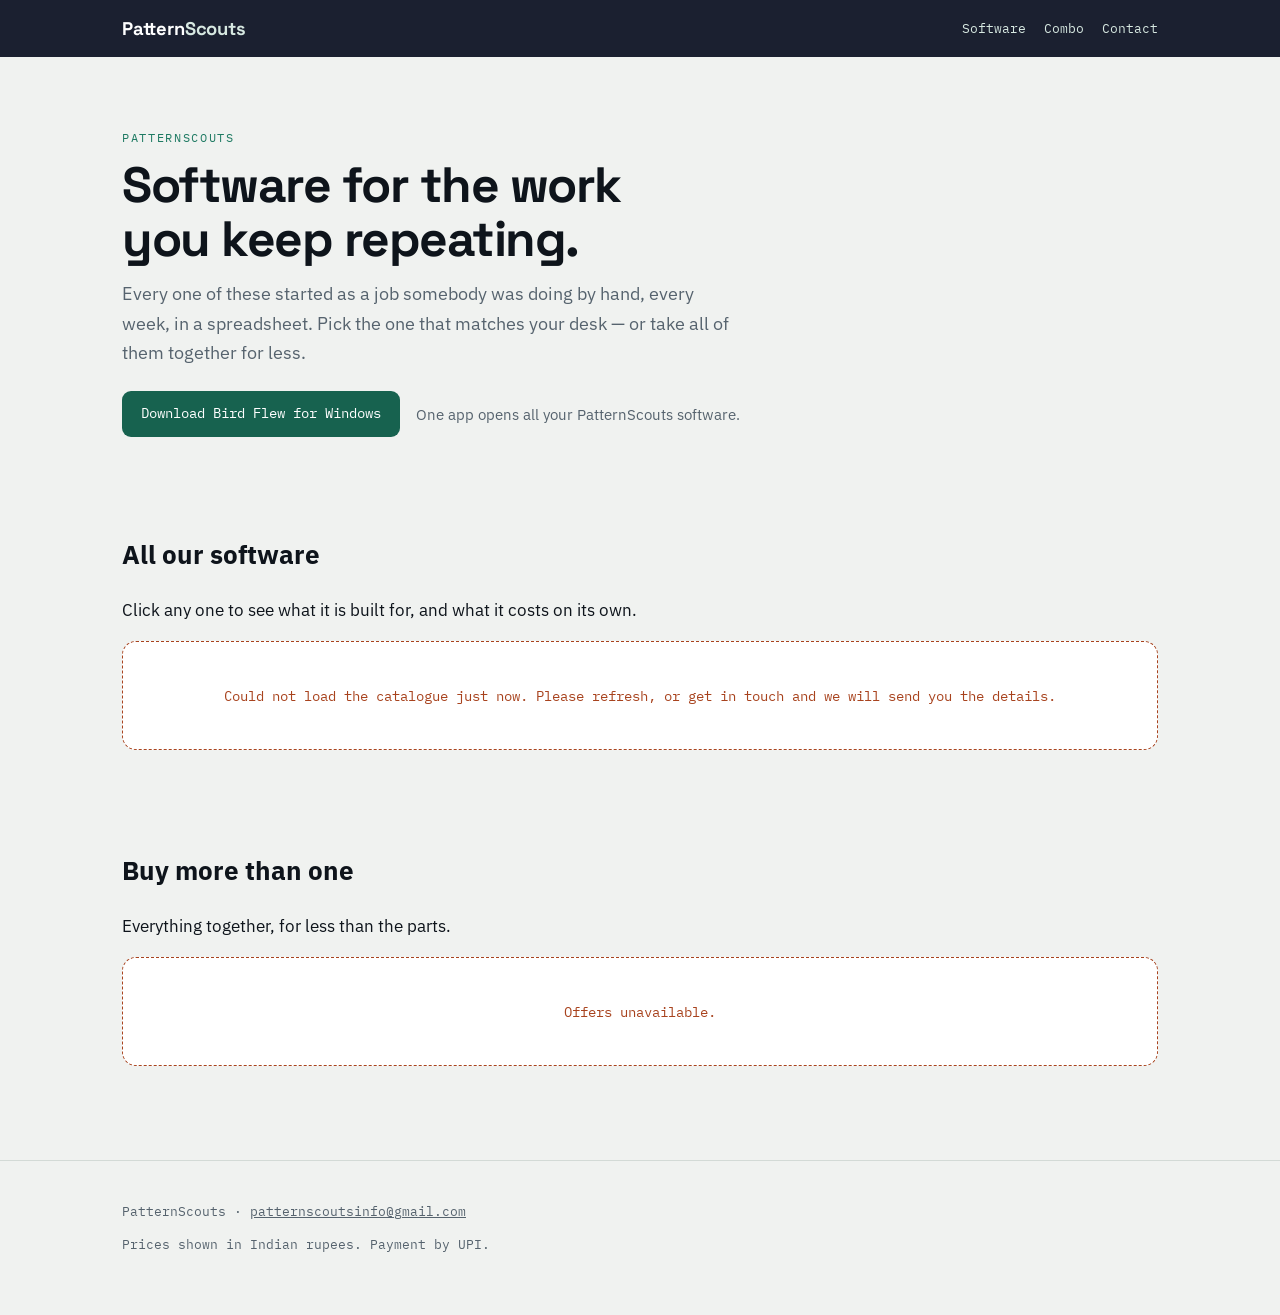
==== index.html @ b4b80311 "PatternScouts website Co-Authored-By: Claude Opus 5.5 <noreply@anthropic.com>" ====
<!doctype html>
<html lang="en">
<head>
<meta charset="utf-8">
<meta name="viewport" content="width=device-width, initial-scale=1">
<title>PatternScouts — software for the work you keep repeating</title>
<meta name="description" content="PatternScouts builds desktop software for the repetitive parts of working with data. Crow Data Analytics, Eagle BI Presentation, and more to come.">
<link rel="preconnect" href="https://fonts.googleapis.com">
<link rel="preconnect" href="https://fonts.gstatic.com" crossorigin>
<link href="https://fonts.googleapis.com/css2?family=Space+Grotesk:wght@400;500;600;700&family=IBM+Plex+Mono:wght@400;500&family=IBM+Plex+Sans:wght@300;400;500;600&display=swap" rel="stylesheet">
<link rel="stylesheet" href="css/site.css">
</head>
<body>

<header class="top">
  <div class="wrap">
    <a class="brand" href="index.html">Pattern<span>Scouts</span></a>
    <nav>
      <a href="#software">Software</a>
      <a href="#combo">Combo</a>
      <a href="#contact">Contact</a>
    </nav>
  </div>
</header>

<main>
  <section class="hero">
    <div class="wrap">
      <p class="eyebrow">PatternScouts</p>
      <h1>Software for the work you keep repeating.</h1>
      <p class="lede">
        Every one of these started as a job somebody was doing by hand, every week,
        in a spreadsheet. Pick the one that matches your desk — or take all of them
        together for less.
      </p>
      <p class="hero-actions">
        <a class="btn btn-primary" id="get-birdflew"
           href="https://github.com/patternscoutsinfo/patternscouts-downloads/releases">Download Bird Flew for Windows</a>
        <span class="muted" id="get-birdflew-note">One app opens all your PatternScouts software.</span>
      </p>
    </div>
  </section>

  <section class="section" id="software">
    <div class="wrap">
      <h2>All our software</h2>
      <p class="sub">Click any one to see what it is built for, and what it costs on its own.</p>
      <div class="grid" id="products">
        <div class="state">Loading the catalogue…</div>
      </div>
    </div>
  </section>

  <section class="section" id="combo">
    <div class="wrap">
      <h2>Buy more than one</h2>
      <p class="sub">Everything together, for less than the parts.</p>
      <div id="bundles">
        <div class="state">Loading offers…</div>
      </div>
    </div>
  </section>
</main>

<footer class="foot" id="contact">
  <div class="wrap">
    <p>
      PatternScouts · <a id="support-link" href="mailto:patternscoutsinfo@gmail.com">patternscoutsinfo@gmail.com</a>
    </p>
    <p>Prices shown in Indian rupees. Payment by UPI.</p>
  </div>
</footer>

<script src="js/config.js"></script>
<script src="js/api.js"></script>
<script src="js/pages.js"></script>
<script src="js/catalogue.js"></script>
<script src="js/download.js"></script>
</body>
</html>
---- css/site.css ----
/* =====================================================================
   PatternScouts

   The palette, the type and the component feel are carried over from the
   Crow site unchanged -- same greens, same paper, same IBM Plex / Space
   Grotesk pairing -- and widened to hold more than one product.

   Each product supplies its own accent colour from the database and the
   cards pick it up through --accent. Adding a third product therefore
   needs no CSS.
   ===================================================================== */

:root {
  --green:      #17624F;
  --green-dark: #0E3C30;
  --green-mid:  #1E7A62;
  --green-lo:   #D7E8E1;
  --green-pale: #EEF5F2;

  --ink:        #0E141B;
  --ink-soft:   #56636E;
  --paper:      #F0F2F0;
  --card:       #FFFFFF;
  --line:       #D3DAD6;
  --rust:       #A8431E;

  --mono:    'IBM Plex Mono', ui-monospace, SFMono-Regular, Menlo, monospace;
  --sans:    'IBM Plex Sans', system-ui, -apple-system, Segoe UI, sans-serif;
  --display: 'Space Grotesk', system-ui, -apple-system, Segoe UI, sans-serif;

  --accent: var(--green);
  --radius: 14px;
  --wrap: 1080px;
}

* { box-sizing: border-box; }

html { -webkit-text-size-adjust: 100%; }

body {
  margin: 0;
  background: var(--paper);
  color: var(--ink);
  font-family: var(--sans);
  font-size: 17px;
  line-height: 1.6;
  -webkit-font-smoothing: antialiased;
}

.wrap { max-width: var(--wrap); margin: 0 auto; padding: 0 22px; }

a { color: var(--green); }
a:focus-visible, button:focus-visible {
  outline: 3px solid var(--rust);
  outline-offset: 2px;
  border-radius: 6px;
}

/* ---------------------------------------------------------------- head */
.top {
  background: #1B2030;
  color: #fff;
  padding: 14px 0;
}
.top .wrap { display: flex; align-items: center; gap: 14px; }
.brand {
  font-family: var(--display);
  font-weight: 700;
  font-size: 1.15rem;
  letter-spacing: -0.01em;
  color: #fff;
  text-decoration: none;
}
.brand span { color: var(--green-lo); }
.top nav { margin-left: auto; display: flex; gap: 18px; }
.top nav a {
  color: var(--green-lo);
  text-decoration: none;
  font-family: var(--mono);
  font-size: 0.82rem;
}
.top nav a:hover { color: #fff; }

/* ---------------------------------------------------------------- hero */
.hero { padding: 72px 0 34px; }
.hero h1 {
  font-family: var(--display);
  font-size: clamp(2rem, 5.2vw, 3.1rem);
  line-height: 1.08;
  letter-spacing: -0.03em;
  margin: 0 0 14px;
  max-width: 17ch;
}
.hero p.lede {
  font-size: 1.14rem;
  color: var(--ink-soft);
  max-width: 56ch;
  margin: 0;
}

.eyebrow {
  font-family: var(--mono);
  font-size: 0.74rem;
  letter-spacing: 0.14em;
  text-transform: uppercase;
  color: var(--green-mid);
  margin: 0 0 10px;
}

/* -------------------------------------------------------- product grid */
.section { padding: 26px 0 54px; }
.section > h2 {
  font-family: var(--display);
  font-size: 1.45rem;
  letter-spacing: -0.02em;
  margin: 0 0 6px;
}
.section > p.sub { color: var(--ink-soft); margin: 0 0 24px; }

.grid {
  display: grid;
  gap: 18px;
  grid-template-columns: repeat(auto-fit, minmax(290px, 1fr));
}

.card {
  background: var(--card);
  border: 1px solid var(--line);
  border-radius: var(--radius);
  padding: 24px;
  display: flex;
  flex-direction: column;
  position: relative;
  border-top: 4px solid var(--accent);
  transition: box-shadow .16s ease, transform .16s ease;
}
.card:hover { box-shadow: 0 10px 26px rgba(14,20,27,.09); transform: translateY(-2px); }

.card .icon { font-size: 1.9rem; line-height: 1; margin-bottom: 12px; }
.card h3 {
  font-family: var(--display);
  font-size: 1.22rem;
  letter-spacing: -0.02em;
  margin: 0 0 4px;
}
.card .tagline { color: var(--accent); font-weight: 500; margin: 0 0 10px; font-size: 0.95rem; }
.card .one-liner { color: var(--ink-soft); margin: 0 0 18px; flex: 1; }

.badge {
  display: inline-block;
  font-family: var(--mono);
  font-size: 0.68rem;
  letter-spacing: 0.1em;
  text-transform: uppercase;
  padding: 4px 9px;
  border-radius: 999px;
  vertical-align: middle;
}
.badge-soon { background: #FEF3C7; color: #92400E; border: 1px solid #FEBC2E; }
.badge-beta { background: var(--green-lo); color: var(--green-dark); }

.price-row { display: flex; align-items: baseline; gap: 10px; flex-wrap: wrap; margin-bottom: 4px; }
.price {
  font-family: var(--display);
  font-size: 1.7rem;
  font-weight: 700;
  letter-spacing: -0.02em;
}
.strike { color: var(--ink-soft); text-decoration: line-through; font-size: 1rem; }
.per { color: var(--ink-soft); font-family: var(--mono); font-size: 0.78rem; }
.price-note { color: var(--ink-soft); font-size: 0.85rem; margin: 0 0 16px; }

/* ------------------------------------------------------------- buttons */
.btn {
  display: inline-block;
  font-family: var(--mono);
  font-size: 0.85rem;
  padding: 11px 18px;
  border-radius: 9px;
  border: 1px solid transparent;
  text-decoration: none;
  cursor: pointer;
  text-align: center;
}
.btn-primary { background: var(--accent); color: #fff; }
.btn-primary:hover { filter: brightness(1.12); }
.btn-ghost { background: transparent; color: var(--ink); border-color: var(--line); }
.btn-ghost:hover { background: var(--green-pale); }
.btn[aria-disabled="true"] {
  background: var(--line); color: var(--ink-soft); cursor: not-allowed; filter: none;
}

/* -------------------------------------------------------------- combo */
.combo {
  background: var(--green-dark);
  color: #fff;
  border-radius: var(--radius);
  padding: 32px;
  display: grid;
  gap: 24px;
  grid-template-columns: 1fr auto;
  align-items: center;
}
.combo h3 {
  font-family: var(--display);
  font-size: 1.5rem;
  letter-spacing: -0.02em;
  margin: 0 0 8px;
  color: #fff;
}
.combo p { color: var(--green-lo); margin: 0 0 14px; max-width: 52ch; }
.combo ul { list-style: none; padding: 0; margin: 0; display: flex; gap: 8px; flex-wrap: wrap; }
.combo li {
  font-family: var(--mono);
  font-size: 0.76rem;
  background: rgba(255,255,255,.1);
  border: 1px solid rgba(255,255,255,.18);
  padding: 5px 10px;
  border-radius: 999px;
}
.combo-price { text-align: right; }
.combo-price .price { color: #6EE7B7; font-size: 2.3rem; display: block; }
.combo-price .strike { color: rgba(255,255,255,.55); }
.combo-price .saving {
  font-family: var(--mono);
  font-size: 0.8rem;
  color: #4ADE80;
  display: block;
  margin-bottom: 12px;
}

/* ------------------------------------------------------- product page */
.prose { max-width: 72ch; }
.prose p { margin: 0 0 1em; font-size: 1.06rem; line-height: 1.75; }
.what {
  background: var(--green-pale);
  border-left: 4px solid var(--accent);
  border-radius: 0 var(--radius) var(--radius) 0;
  padding: 28px 32px;
  margin: 0 0 40px;
}
.what h2 {
  font-family: var(--display);
  font-size: 1.15rem;
  margin: 0 0 10px;
  letter-spacing: -0.01em;
  color: var(--green-dark);
}
.what p { margin: 0; font-size: 1.05rem; line-height: 1.7; }

.feature-list {
  display: grid;
  gap: 14px;
  grid-template-columns: repeat(auto-fit, minmax(260px, 1fr));
  margin: 32px 0;
}
.feature-item {
  background: var(--card);
  border: 1px solid var(--line);
  border-radius: var(--radius);
  padding: 20px 22px;
}
.feature-item h4 {
  font-family: var(--display);
  font-size: 1rem;
  margin: 0 0 6px;
  letter-spacing: -0.01em;
}
.feature-item p { margin: 0; color: var(--ink-soft); font-size: 0.9rem; }

.plan-card { display: flex; flex-direction: column; }
.plan-card .plan-name {
  font-family: var(--mono);
  font-size: 0.76rem;
  letter-spacing: 0.12em;
  text-transform: uppercase;
  color: var(--ink-soft);
  margin: 0 0 10px;
}
.plan-card .blurb { color: var(--ink-soft); font-size: 0.92rem; margin: 0 0 16px; flex: 1; }

.back {
  font-family: var(--mono);
  font-size: 0.82rem;
  text-decoration: none;
  display: inline-block;
  margin-bottom: 18px;
}

/* --------------------------------------------------------- states */
.state {
  padding: 42px 24px;
  text-align: center;
  color: var(--ink-soft);
  font-family: var(--mono);
  font-size: 0.9rem;
  background: var(--card);
  border: 1px dashed var(--line);
  border-radius: var(--radius);
}
.state.error { border-color: var(--rust); color: var(--rust); }

/* ---------------------------------------------------------------- foot */
.foot {
  border-top: 1px solid var(--line);
  margin-top: 40px;
  padding: 28px 0 46px;
  color: var(--ink-soft);
  font-family: var(--mono);
  font-size: 0.8rem;
}
.foot a { color: var(--ink-soft); }

@media (max-width: 720px) {
  body { font-size: 16px; }
  .hero { padding: 44px 0 26px; }
  .combo { grid-template-columns: 1fr; }
  .combo-price { text-align: left; }
  .top nav { gap: 12px; }
}

@media (prefers-reduced-motion: reduce) {
  .card { transition: none; }
  .card:hover { transform: none; }
}

/* "Download Bird Flew" in the hero */
.hero-actions { display: flex; flex-wrap: wrap; align-items: center; gap: .75rem 1rem; margin-top: 1.5rem; }
.hero-actions .muted { color: var(--ink-soft); font-size: .95rem; }
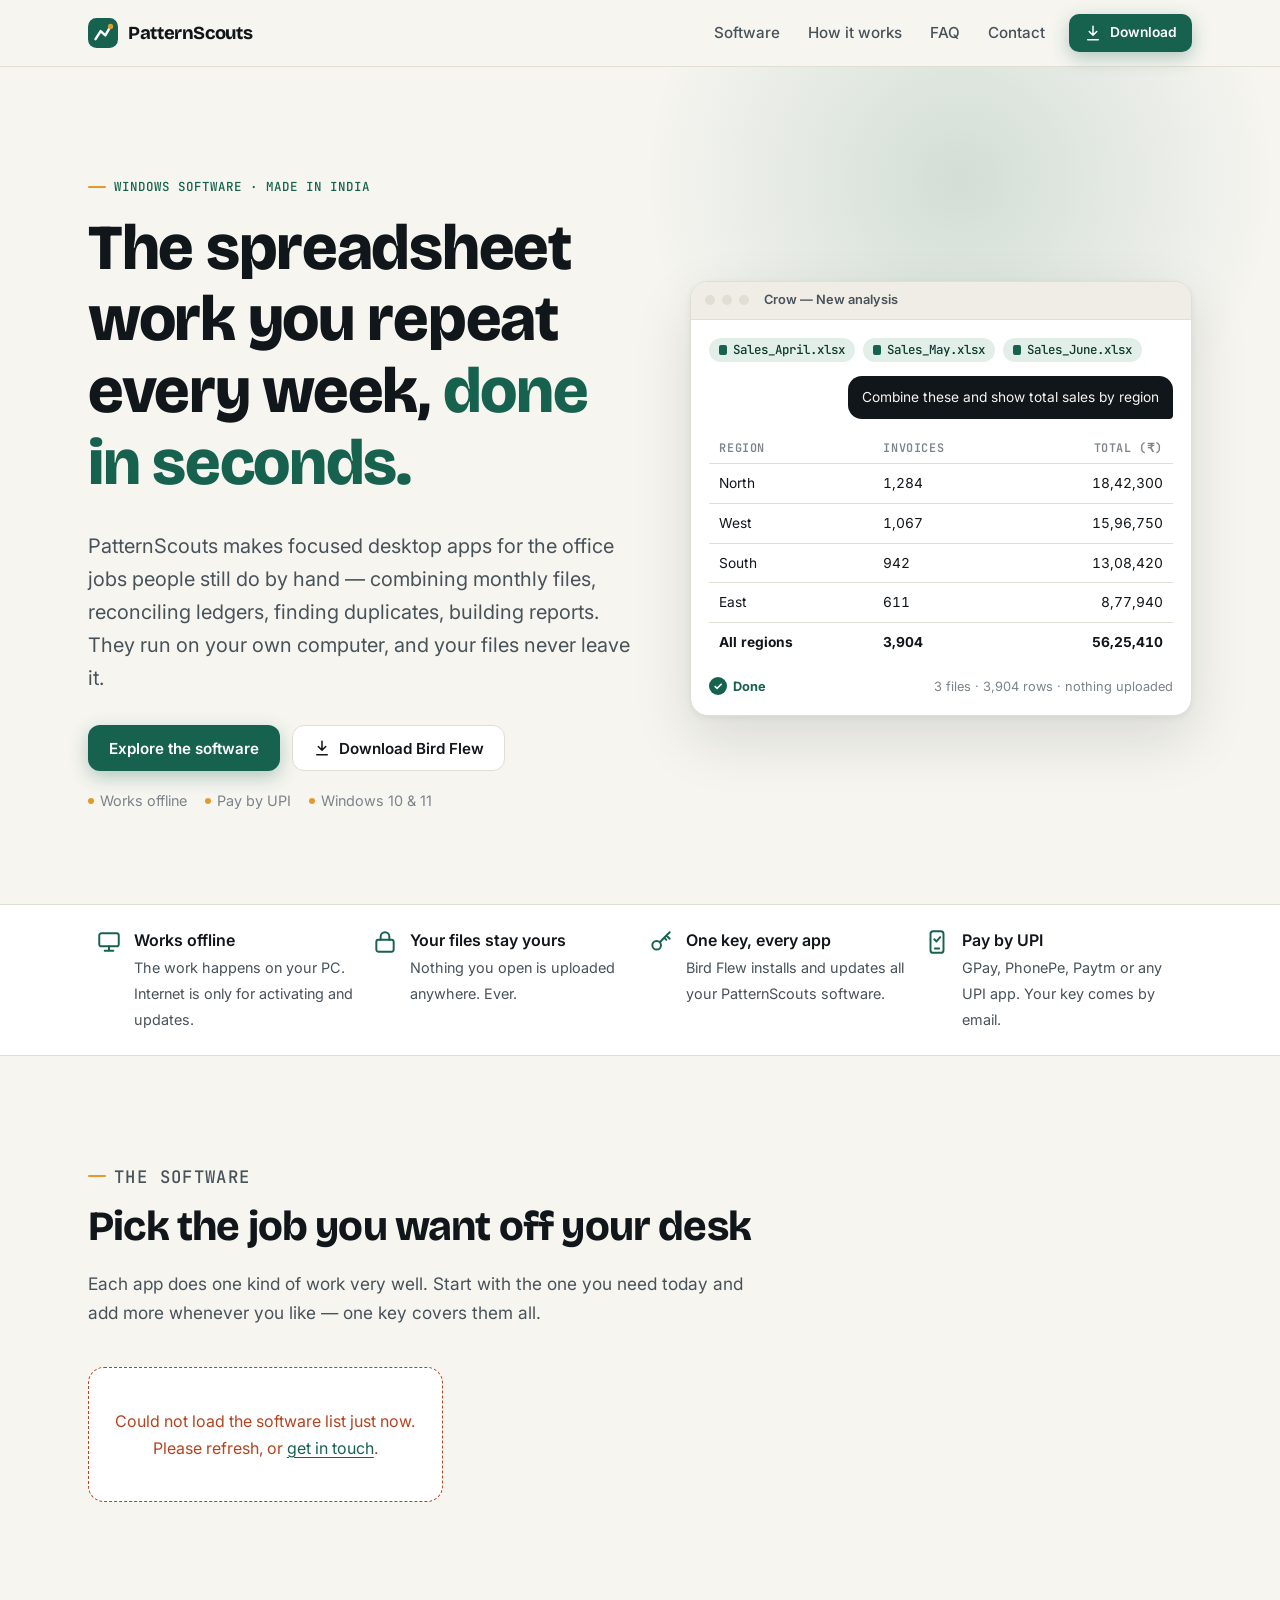
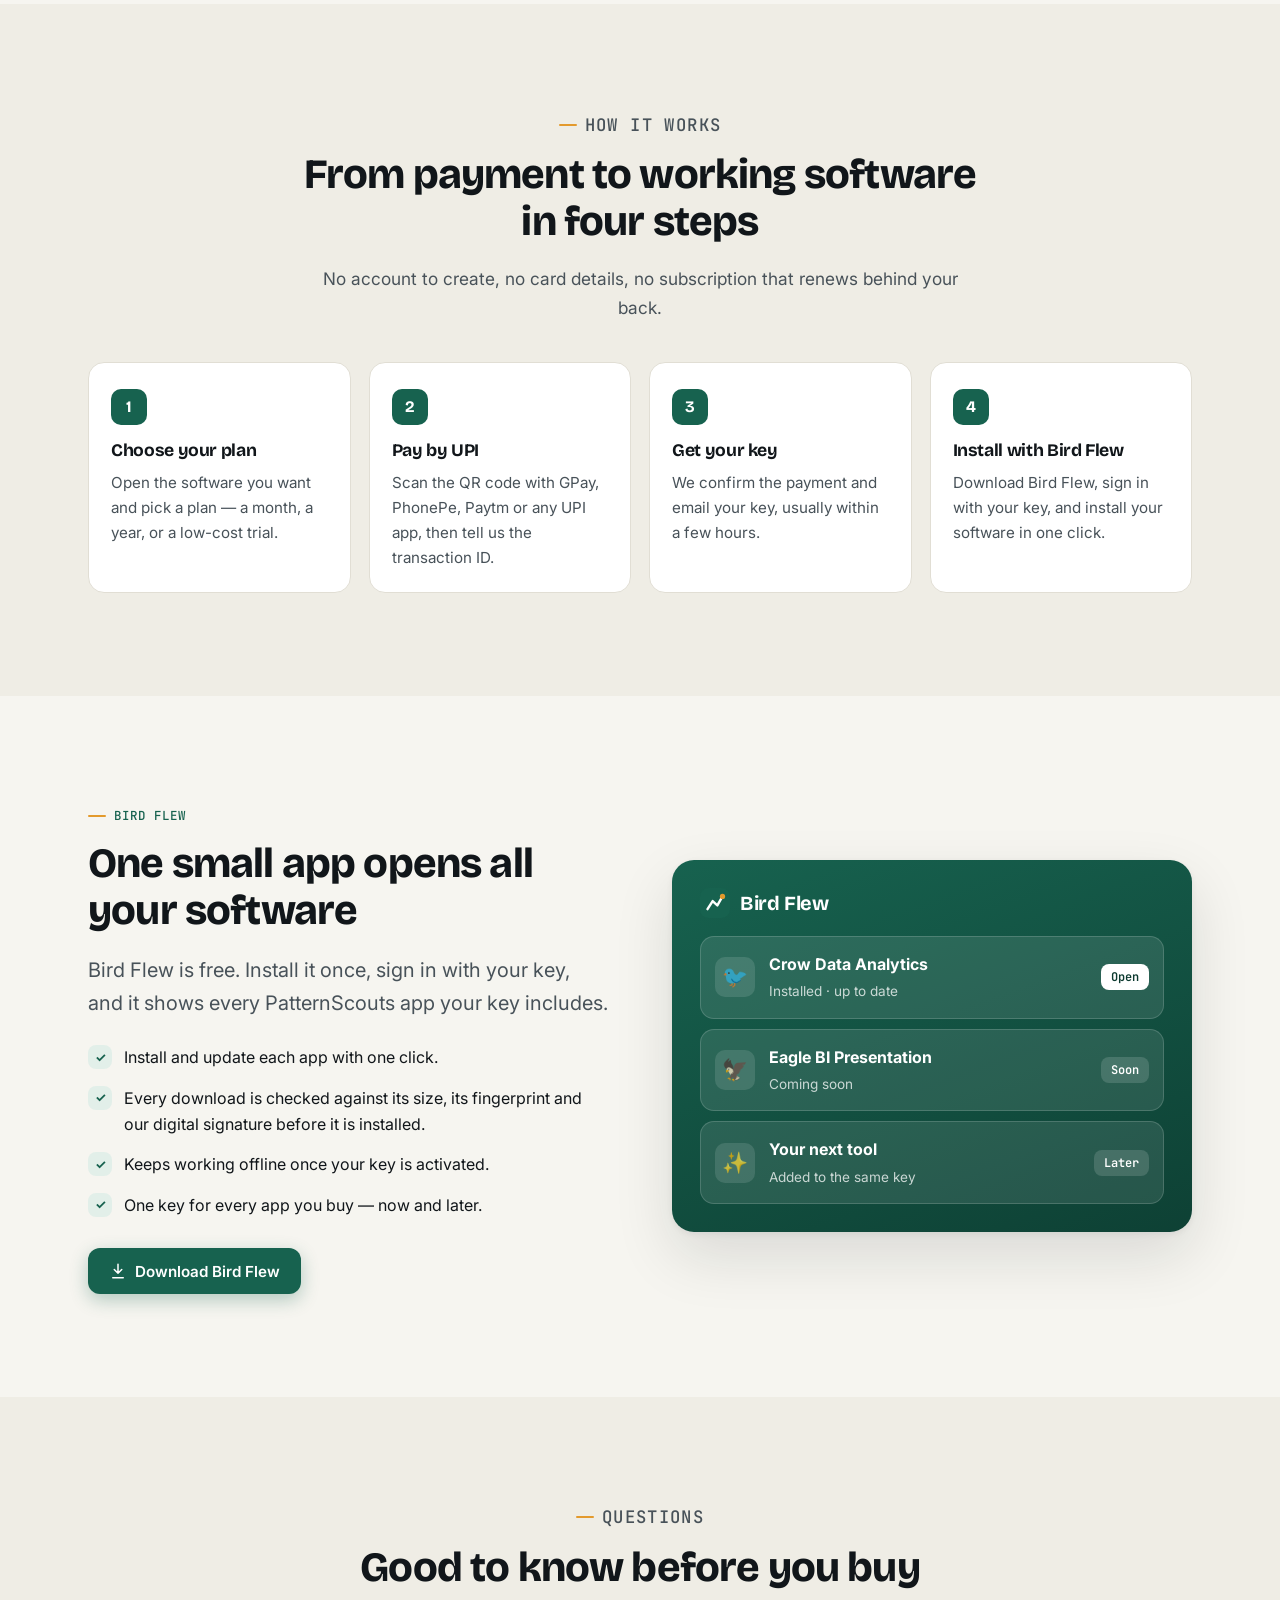
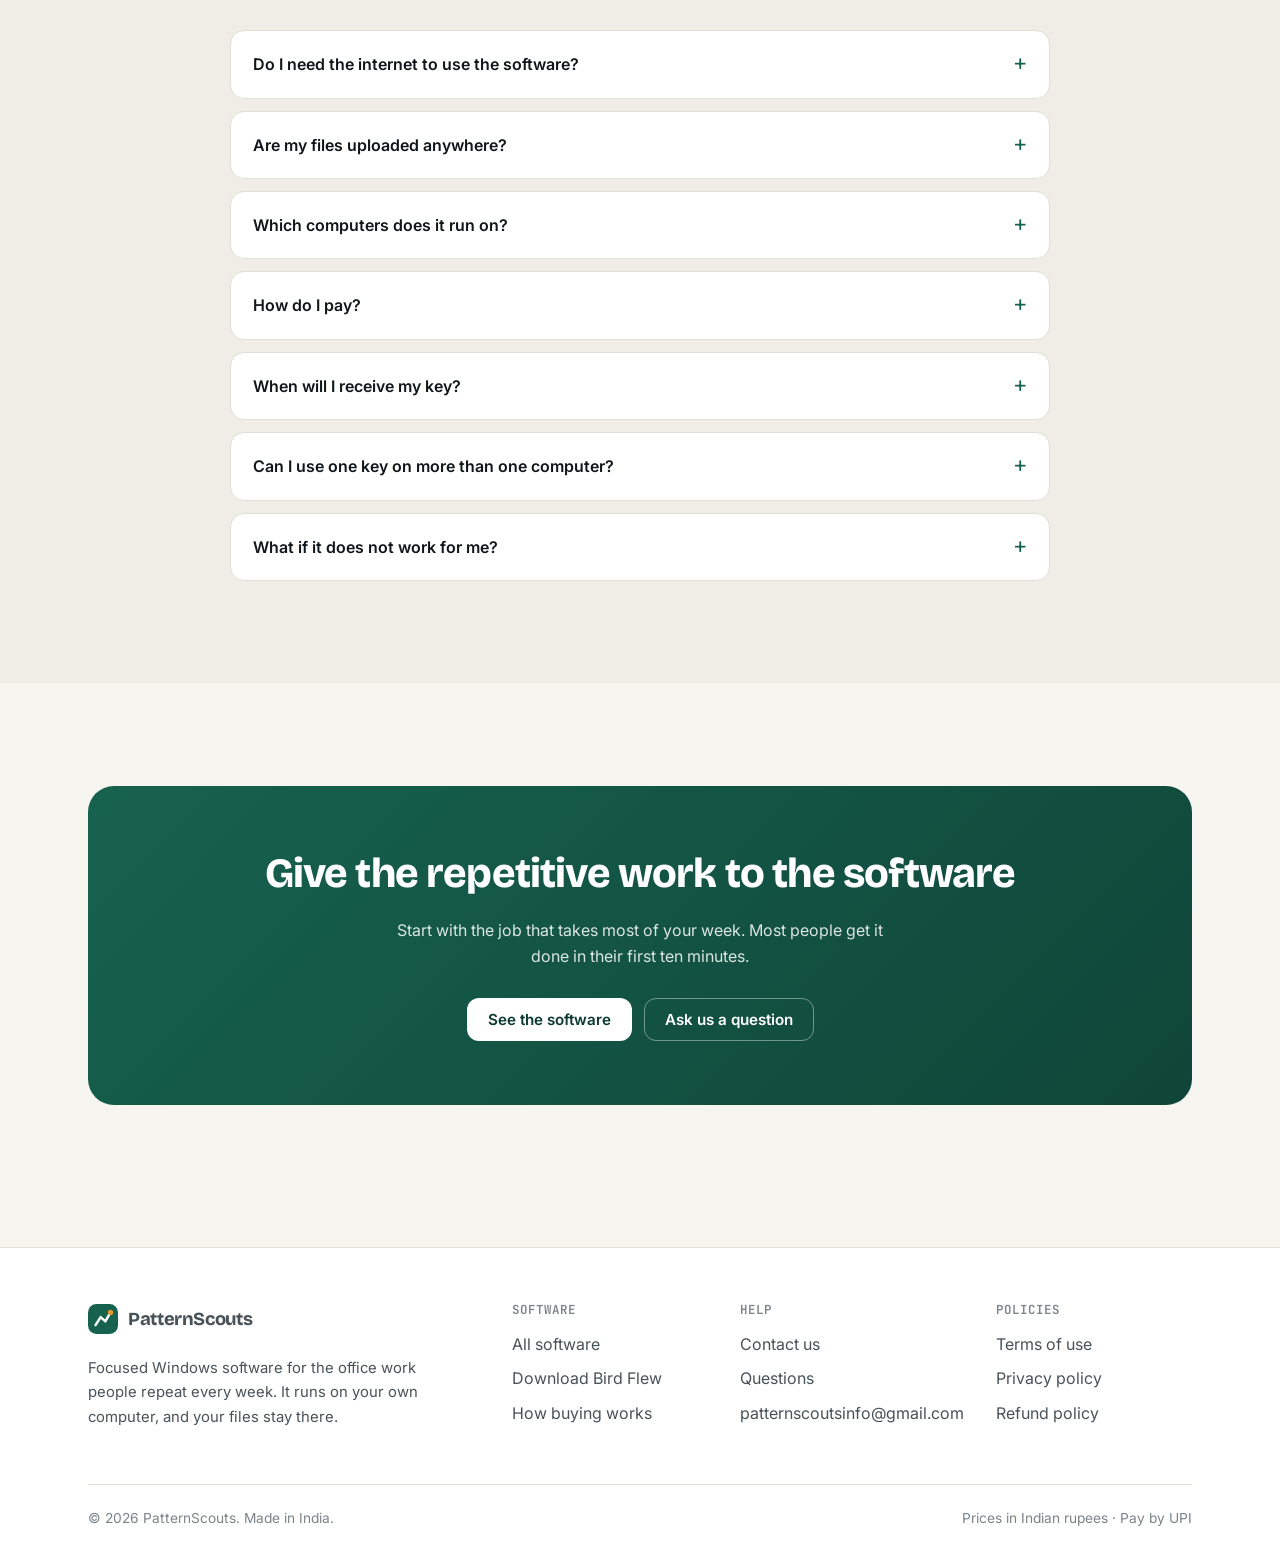
==== commit 01066dda: "New website Co-Authored-By: Claude Opus 5.5 <noreply@anthropic.com>" ====
--- a/index.html
+++ b/index.html
@@ -1,80 +1,209 @@
 <!doctype html>
-<html lang="en">
+<html lang="en-IN">
 <head>
 <meta charset="utf-8">
 <meta name="viewport" content="width=device-width, initial-scale=1">
-<title>PatternScouts — software for the work you keep repeating</title>
-<meta name="description" content="PatternScouts builds desktop software for the repetitive parts of working with data. Crow Data Analytics, Eagle BI Presentation, and more to come.">
+<title>PatternScouts — Windows software for repeated spreadsheet work</title>
+<meta name="description" content="Focused Windows apps that do your repeated Excel and office jobs in seconds. Works offline, your files stay on your PC. Pay by UPI.">
+<link rel="canonical" href="https://patternscoutsinfo.in/">
+<meta property="og:type" content="website">
+<meta property="og:site_name" content="PatternScouts">
+<meta property="og:title" content="PatternScouts — Windows software for repeated spreadsheet work">
+<meta property="og:description" content="Focused Windows apps that do your repeated Excel and office jobs in seconds. Works offline, your files stay on your PC. Pay by UPI.">
+<meta property="og:url" content="https://patternscoutsinfo.in/">
+<meta name="theme-color" content="#17624F">
+<link rel="icon" href="/favicon.svg" type="image/svg+xml">
 <link rel="preconnect" href="https://fonts.googleapis.com">
 <link rel="preconnect" href="https://fonts.gstatic.com" crossorigin>
-<link href="https://fonts.googleapis.com/css2?family=Space+Grotesk:wght@400;500;600;700&family=IBM+Plex+Mono:wght@400;500&family=IBM+Plex+Sans:wght@300;400;500;600&display=swap" rel="stylesheet">
-<link rel="stylesheet" href="css/site.css">
+<link href="https://fonts.googleapis.com/css2?family=Bricolage+Grotesque:opsz,wght@12..96,600..800&family=Inter:wght@400;500;600;700&family=JetBrains+Mono:wght@500;600&display=swap" rel="stylesheet">
+<link rel="stylesheet" href="/css/site.css">
 </head>
 <body>
-
+<a class="sr-only" href="#main">Skip to content</a>
 <header class="top">
   <div class="wrap">
-    <a class="brand" href="index.html">Pattern<span>Scouts</span></a>
-    <nav>
-      <a href="#software">Software</a>
-      <a href="#combo">Combo</a>
-      <a href="#contact">Contact</a>
+    <a class="brand" href="/"><svg class="brand-mark" viewBox="0 0 32 32" aria-hidden="true"><rect width="32" height="32" rx="9" style="fill:var(--brand)"/><path d="M8 22.5 13.5 14l5 4.5L24 9" style="fill:none;stroke:#fff;stroke-width:2.6;stroke-linecap:round;stroke-linejoin:round"/><circle cx="24" cy="9" r="2.8" style="fill:var(--saffron)"/></svg><span>PatternScouts</span></a>
+    <button class="menu-btn" type="button" aria-label="Open menu" aria-expanded="false" aria-controls="nav"><svg viewBox="0 0 24 24" fill="none" stroke="currentColor" stroke-width="2" stroke-linecap="round" aria-hidden="true"><path d="M4 7h16M4 12h16M4 17h16"/></svg></button>
+    <nav class="nav" id="nav" aria-label="Main">
+      <a href="/#software">Software</a>
+      <a href="/#how">How it works</a>
+      <a href="/#faq">FAQ</a>
+      <a href="/contact.html">Contact</a>
+      <a class="btn btn-primary btn-small" href="/download.html"><svg viewBox="0 0 24 24" fill="none" stroke="currentColor" stroke-width="2" stroke-linecap="round" stroke-linejoin="round" aria-hidden="true"><path d="M12 3v12M7 10l5 5 5-5M5 21h14"/></svg>Download</a>
     </nav>
   </div>
 </header>
-
-<main>
-  <section class="hero">
-    <div class="wrap">
-      <p class="eyebrow">PatternScouts</p>
-      <h1>Software for the work you keep repeating.</h1>
-      <p class="lede">
-        Every one of these started as a job somebody was doing by hand, every week,
-        in a spreadsheet. Pick the one that matches your desk — or take all of them
-        together for less.
-      </p>
-      <p class="hero-actions">
-        <a class="btn btn-primary" id="get-birdflew"
-           href="https://github.com/patternscoutsinfo/patternscouts-downloads/releases">Download Bird Flew for Windows</a>
-        <span class="muted" id="get-birdflew-note">One app opens all your PatternScouts software.</span>
-      </p>
-    </div>
-  </section>
-
-  <section class="section" id="software">
-    <div class="wrap">
-      <h2>All our software</h2>
-      <p class="sub">Click any one to see what it is built for, and what it costs on its own.</p>
-      <div class="grid" id="products">
-        <div class="state">Loading the catalogue…</div>
-      </div>
-    </div>
-  </section>
-
-  <section class="section" id="combo">
-    <div class="wrap">
-      <h2>Buy more than one</h2>
-      <p class="sub">Everything together, for less than the parts.</p>
-      <div id="bundles">
-        <div class="state">Loading offers…</div>
-      </div>
-    </div>
-  </section>
+<main id="main">
+<section class="hero">
+  <div class="wrap">
+    <div>
+      <p class="eyebrow">Windows software &middot; Made in India</p>
+      <h1>The spreadsheet work you repeat every week, <em>done in seconds.</em></h1>
+      <p class="lede">PatternScouts makes focused desktop apps for the office jobs people still do by hand &mdash; combining monthly files, reconciling ledgers, finding duplicates, building reports. They run on your own computer, and your files never leave it.</p>
+      <div class="hero-actions">
+        <a class="btn btn-primary" href="#software">Explore the software</a>
+        <a class="btn btn-ghost" href="/download.html"><svg viewBox="0 0 24 24" fill="none" stroke="currentColor" stroke-width="2" stroke-linecap="round" stroke-linejoin="round" aria-hidden="true"><path d="M12 3v12M7 10l5 5 5-5M5 21h14"/></svg>Download Bird Flew</a>
+      </div>
+      <p class="hero-note"><span>Works offline</span><span>Pay by UPI</span><span>Windows 10 &amp; 11</span></p>
+    </div>
+    <div class="mock" aria-hidden="true">
+      <div class="mock-bar"><i></i><i></i><i></i><b>Crow &mdash; New analysis</b></div>
+      <div class="mock-body">
+        <div class="mock-files"><span class="chip">Sales_April.xlsx</span><span class="chip">Sales_May.xlsx</span><span class="chip">Sales_June.xlsx</span></div>
+        <div class="mock-ask">Combine these and show total sales by region</div>
+        <table class="mock-table">
+          <thead><tr><th>Region</th><th>Invoices</th><th>Total (&#8377;)</th></tr></thead>
+          <tbody>
+            <tr><td>North</td><td>1,284</td><td>18,42,300</td></tr>
+            <tr><td>West</td><td>1,067</td><td>15,96,750</td></tr>
+            <tr><td>South</td><td>942</td><td>13,08,420</td></tr>
+            <tr><td>East</td><td>611</td><td>8,77,940</td></tr>
+            <tr><td>All regions</td><td>3,904</td><td>56,25,410</td></tr>
+          </tbody>
+        </table>
+        <div class="mock-done"><strong>Done</strong><span>3 files &middot; 3,904 rows &middot; nothing uploaded</span></div>
+      </div>
+    </div>
+  </div>
+</section>
+
+<section class="trust" aria-label="Why PatternScouts">
+  <div class="wrap">
+    <div class="trust-item"><svg viewBox="0 0 24 24" fill="none" stroke="currentColor" stroke-width="1.8" stroke-linecap="round" stroke-linejoin="round" aria-hidden="true"><rect x="3" y="4" width="18" height="12" rx="2"/><path d="M8 20h8M12 16v4"/></svg><div><strong>Works offline</strong><span>The work happens on your PC. Internet is only for activating and updates.</span></div></div>
+    <div class="trust-item"><svg viewBox="0 0 24 24" fill="none" stroke="currentColor" stroke-width="1.8" stroke-linecap="round" stroke-linejoin="round" aria-hidden="true"><rect x="4" y="10" width="16" height="11" rx="2"/><path d="M8 10V7a4 4 0 0 1 8 0v3"/></svg><div><strong>Your files stay yours</strong><span>Nothing you open is uploaded anywhere. Ever.</span></div></div>
+    <div class="trust-item"><svg viewBox="0 0 24 24" fill="none" stroke="currentColor" stroke-width="1.8" stroke-linecap="round" stroke-linejoin="round" aria-hidden="true"><circle cx="8" cy="15" r="4"/><path d="m11 12 9-9M17 6l3 3M15 8l2 2"/></svg><div><strong>One key, every app</strong><span>Bird Flew installs and updates all your PatternScouts software.</span></div></div>
+    <div class="trust-item"><svg viewBox="0 0 24 24" fill="none" stroke="currentColor" stroke-width="1.8" stroke-linecap="round" stroke-linejoin="round" aria-hidden="true"><rect x="6" y="2" width="12" height="20" rx="2.5"/><path d="M10 18h4M9.5 9.5l2 2 3.5-4"/></svg><div><strong>Pay by UPI</strong><span>GPay, PhonePe, Paytm or any UPI app. Your key comes by email.</span></div></div>
+  </div>
+</section>
+
+<section class="section" id="software">
+  <div class="wrap">
+    <div class="section-head">
+      <p class="eyebrow">The software</p>
+      <h2>Pick the job you want off your desk</h2>
+      <p>Each app does one kind of work very well. Start with the one you need today and add more whenever you like &mdash; one key covers them all.</p>
+    </div>
+    <div class="grid" id="products">
+      <div class="skeleton"></div><div class="skeleton"></div>
+    </div>
+  </div>
+</section>
+
+<section class="section section-alt" id="how">
+  <div class="wrap">
+    <div class="section-head center">
+      <p class="eyebrow">How it works</p>
+      <h2>From payment to working software in four steps</h2>
+      <p>No account to create, no card details, no subscription that renews behind your back.</p>
+    </div>
+    <div class="steps">
+      <div class="step"><h3>Choose your plan</h3><p>Open the software you want and pick a plan &mdash; a month, a year, or a low-cost trial.</p></div>
+      <div class="step"><h3>Pay by UPI</h3><p>Scan the QR code with GPay, PhonePe, Paytm or any UPI app, then tell us the transaction ID.</p></div>
+      <div class="step"><h3>Get your key</h3><p>We confirm the payment and email your key, usually within a few hours.</p></div>
+      <div class="step"><h3>Install with Bird Flew</h3><p>Download Bird Flew, sign in with your key, and install your software in one click.</p></div>
+    </div>
+  </div>
+</section>
+
+<section class="section">
+  <div class="wrap split">
+    <div>
+      <p class="eyebrow">Bird Flew</p>
+      <h2>One small app opens all your software</h2>
+      <p class="lede">Bird Flew is free. Install it once, sign in with your key, and it shows every PatternScouts app your key includes.</p>
+      <ul class="checks">
+        <li>Install and update each app with one click.</li>
+        <li>Every download is checked against its size, its fingerprint and our digital signature before it is installed.</li>
+        <li>Keeps working offline once your key is activated.</li>
+        <li>One key for every app you buy &mdash; now and later.</li>
+      </ul>
+      <a class="btn btn-primary" href="/download.html"><svg viewBox="0 0 24 24" fill="none" stroke="currentColor" stroke-width="2" stroke-linecap="round" stroke-linejoin="round" aria-hidden="true"><path d="M12 3v12M7 10l5 5 5-5M5 21h14"/></svg>Download Bird Flew</a>
+    </div>
+    <div class="launcher" aria-hidden="true">
+      <h3><svg class="brand-mark" viewBox="0 0 32 32" aria-hidden="true"><rect width="32" height="32" rx="9" style="fill:var(--brand)"/><path d="M8 22.5 13.5 14l5 4.5L24 9" style="fill:none;stroke:#fff;stroke-width:2.6;stroke-linecap:round;stroke-linejoin:round"/><circle cx="24" cy="9" r="2.8" style="fill:var(--saffron)"/></svg> Bird Flew</h3>
+      <div class="launcher-app"><span class="ico">&#128038;</span><div><strong>Crow Data Analytics</strong><span>Installed &middot; up to date</span></div><em>Open</em></div>
+      <div class="launcher-app"><span class="ico">&#129413;</span><div><strong>Eagle BI Presentation</strong><span>Coming soon</span></div><em class="dim">Soon</em></div>
+      <div class="launcher-app"><span class="ico">&#10024;</span><div><strong>Your next tool</strong><span>Added to the same key</span></div><em class="dim">Later</em></div>
+    </div>
+  </div>
+</section>
+
+<section class="section" id="combo" hidden style="padding-top:0">
+  <div class="wrap"><div id="bundles"></div></div>
+</section>
+
+<section class="section section-alt" id="faq">
+  <div class="wrap">
+    <div class="section-head center">
+      <p class="eyebrow">Questions</p>
+      <h2>Good to know before you buy</h2>
+    </div>
+    <div class="faq">
+      <details><summary>Do I need the internet to use the software?</summary><p>Only to activate your key, download the software and get updates. The work itself &mdash; opening your files and producing results &mdash; happens on your computer, offline.</p></details>
+      <details><summary>Are my files uploaded anywhere?</summary><p>No. Your spreadsheets are opened and processed on your own computer. We only keep what is needed to run your licence: your name, email, mobile number and which computers your key is activated on.</p></details>
+      <details><summary>Which computers does it run on?</summary><p>Windows 10 or Windows 11, 64-bit. 8 GB of memory is enough; on computers with more memory the built-in AI assistant automatically uses a larger, smarter model.</p></details>
+      <details><summary>How do I pay?</summary><p>By UPI &mdash; GPay, PhonePe, Paytm, BHIM or your bank's app. Scan the QR code on the buy page, pay the exact amount, and enter the UPI transaction ID. Card payments will be added later.</p></details>
+      <details><summary>When will I receive my key?</summary><p>As soon as we have matched your payment &mdash; usually within a few hours, and always within one business day. It is emailed to the address you enter.</p></details>
+      <details><summary>Can I use one key on more than one computer?</summary><p>Each plan says how many computers it covers. If you change computers, you can move your key; get in touch and we will help.</p></details>
+      <details><summary>What if it does not work for me?</summary><p>Write to us first &mdash; most problems are fixed in one reply. If we cannot make it work on your computer, see our <a href="/refunds.html">refund policy</a>.</p></details>
+    </div>
+  </div>
+</section>
+
+<section class="section">
+  <div class="wrap">
+    <div class="cta-band">
+      <h2>Give the repetitive work to the software</h2>
+      <p>Start with the job that takes most of your week. Most people get it done in their first ten minutes.</p>
+      <div class="hero-actions">
+        <a class="btn btn-primary" href="#software">See the software</a>
+        <a class="btn btn-ghost" href="/contact.html">Ask us a question</a>
+      </div>
+    </div>
+  </div>
+</section>
 </main>
-
-<footer class="foot" id="contact">
-  <div class="wrap">
-    <p>
-      PatternScouts · <a id="support-link" href="mailto:patternscoutsinfo@gmail.com">patternscoutsinfo@gmail.com</a>
-    </p>
-    <p>Prices shown in Indian rupees. Payment by UPI.</p>
+<footer class="foot">
+  <div class="wrap">
+    <div class="foot-grid">
+      <div>
+        <a class="brand" href="/"><svg class="brand-mark" viewBox="0 0 32 32" aria-hidden="true"><rect width="32" height="32" rx="9" style="fill:var(--brand)"/><path d="M8 22.5 13.5 14l5 4.5L24 9" style="fill:none;stroke:#fff;stroke-width:2.6;stroke-linecap:round;stroke-linejoin:round"/><circle cx="24" cy="9" r="2.8" style="fill:var(--saffron)"/></svg><span>PatternScouts</span></a>
+        <p style="margin-top:14px">Focused Windows software for the office work people repeat every week. It runs on your own computer, and your files stay there.</p>
+      </div>
+      <div>
+        <h4>Software</h4>
+        <ul>
+          <li><a href="/#software">All software</a></li>
+          <li><a href="/download.html">Download Bird Flew</a></li>
+          <li><a href="/#how">How buying works</a></li>
+        </ul>
+      </div>
+      <div>
+        <h4>Help</h4>
+        <ul>
+          <li><a href="/contact.html">Contact us</a></li>
+          <li><a href="/#faq">Questions</a></li>
+          <li><a href="mailto:patternscoutsinfo@gmail.com">patternscoutsinfo@gmail.com</a></li>
+        </ul>
+      </div>
+      <div>
+        <h4>Policies</h4>
+        <ul>
+          <li><a href="/terms.html">Terms of use</a></li>
+          <li><a href="/privacy.html">Privacy policy</a></li>
+          <li><a href="/refunds.html">Refund policy</a></li>
+        </ul>
+      </div>
+    </div>
+    <div class="foot-base">
+      <span>&copy; <span data-year>2026</span> PatternScouts. Made in India.</span>
+      <span>Prices in Indian rupees &middot; Pay by UPI</span>
+    </div>
   </div>
 </footer>
-
-<script src="js/config.js"></script>
-<script src="js/api.js"></script>
-<script src="js/pages.js"></script>
-<script src="js/catalogue.js"></script>
-<script src="js/download.js"></script>
+<script src="/js/site.js" defer></script>
+<script src="/js/config.js" defer></script>
+<script src="/js/api.js" defer></script>
+<script src="/js/home.js" defer></script>
 </body>
 </html>
--- a/css/site.css
+++ b/css/site.css
@@ -1,329 +1,386 @@
 /* =====================================================================
-   PatternScouts
-
-   The palette, the type and the component feel are carried over from the
-   Crow site unchanged -- same greens, same paper, same IBM Plex / Space
-   Grotesk pairing -- and widened to hold more than one product.
-
-   Each product supplies its own accent colour from the database and the
-   cards pick it up through --accent. Adding a third product therefore
-   needs no CSS.
+   PatternScouts -- the website
+
+   One stylesheet for every page. Colours are tokens on :root and are
+   redefined for dark mode, so nothing below names a colour twice. Each
+   product brings its own accent colour from the database (--accent);
+   a new product needs no CSS.
    ===================================================================== */
 
 :root {
-  --green:      #17624F;
-  --green-dark: #0E3C30;
-  --green-mid:  #1E7A62;
-  --green-lo:   #D7E8E1;
-  --green-pale: #EEF5F2;
-
-  --ink:        #0E141B;
-  --ink-soft:   #56636E;
-  --paper:      #F0F2F0;
-  --card:       #FFFFFF;
-  --line:       #D3DAD6;
-  --rust:       #A8431E;
-
-  --mono:    'IBM Plex Mono', ui-monospace, SFMono-Regular, Menlo, monospace;
-  --sans:    'IBM Plex Sans', system-ui, -apple-system, Segoe UI, sans-serif;
-  --display: 'Space Grotesk', system-ui, -apple-system, Segoe UI, sans-serif;
-
-  --accent: var(--green);
-  --radius: 14px;
-  --wrap: 1080px;
-}
-
-* { box-sizing: border-box; }
-
-html { -webkit-text-size-adjust: 100%; }
-
+  --bg:         #F6F5F0;
+  --surface:    #FFFFFF;
+  --surface-2:  #EFEDE5;
+  --ink:        #11161A;
+  --ink-2:      #485259;
+  --ink-3:      #7B848A;
+  --line:       #E1DED4;
+  --brand:      #17624F;
+  --brand-ink:  #0C3A2F;
+  --brand-soft: #E2EFE9;
+  --saffron:    #E39A2D;
+  --danger:     #B4441F;
+  --shadow:     0 1px 2px rgba(17, 22, 26, .05), 0 8px 24px rgba(17, 22, 26, .06);
+  --shadow-lg:  0 2px 6px rgba(17, 22, 26, .06), 0 24px 60px rgba(17, 22, 26, .12);
+  --on-brand:   #FFFFFF;
+
+  --accent: var(--brand);
+  --radius: 16px;
+  --radius-sm: 10px;
+  --wrap: 1160px;
+
+  --display: "Bricolage Grotesque", "Inter", system-ui, sans-serif;
+  --sans:    "Inter", system-ui, -apple-system, "Segoe UI", sans-serif;
+  --mono:    "JetBrains Mono", ui-monospace, "Cascadia Mono", Consolas, monospace;
+  color-scheme: light;
+}
+
+@media (prefers-color-scheme: dark) {
+  :root:not([data-theme="light"]) {
+    --bg:         #0D1113;
+    --surface:    #151B1E;
+    --surface-2:  #1C2428;
+    --ink:        #ECEFEA;
+    --ink-2:      #AAB4AF;
+    --ink-3:      #7F8A86;
+    --line:       #263137;
+    --brand:      #3DB08D;
+    --brand-ink:  #9FE0C9;
+    --brand-soft: #14302A;
+    --saffron:    #F0B154;
+    --danger:     #F07B57;
+    --shadow:     0 1px 2px rgba(0, 0, 0, .3), 0 8px 24px rgba(0, 0, 0, .25);
+    --shadow-lg:  0 2px 6px rgba(0, 0, 0, .35), 0 24px 60px rgba(0, 0, 0, .45);
+    --on-brand:   #08201A;
+    color-scheme: dark;
+  }
+}
+
+/* ------------------------------------------------------------- base */
+*, *::before, *::after { box-sizing: border-box; }
+html { -webkit-text-size-adjust: 100%; scroll-behavior: smooth; }
 body {
   margin: 0;
-  background: var(--paper);
+  background: var(--bg);
   color: var(--ink);
-  font-family: var(--sans);
-  font-size: 17px;
-  line-height: 1.6;
+  font: 400 1rem/1.65 var(--sans);
   -webkit-font-smoothing: antialiased;
-}
-
-.wrap { max-width: var(--wrap); margin: 0 auto; padding: 0 22px; }
-
-a { color: var(--green); }
-a:focus-visible, button:focus-visible {
-  outline: 3px solid var(--rust);
-  outline-offset: 2px;
-  border-radius: 6px;
-}
-
-/* ---------------------------------------------------------------- head */
+  overflow-x: hidden;
+}
+img, svg { max-width: 100%; }
+a { color: var(--brand); text-decoration-thickness: 1px; text-underline-offset: 3px; }
+a:hover { color: var(--brand-ink); }
+:focus-visible { outline: 3px solid var(--saffron); outline-offset: 2px; border-radius: 6px; }
+h1, h2, h3, h4 { font-family: var(--display); color: var(--ink); line-height: 1.12; letter-spacing: -0.02em; margin: 0 0 .5em; }
+h1 { font-size: clamp(2.3rem, 5.4vw, 4rem); font-weight: 800; }
+h2 { font-size: clamp(1.75rem, 3.4vw, 2.6rem); font-weight: 750; }
+h3 { font-size: 1.25rem; font-weight: 700; }
+p { margin: 0 0 1em; }
+.wrap { width: 100%; max-width: var(--wrap); margin: 0 auto; padding: 0 16px; }
+@media (min-width: 720px) { .wrap { padding: 0 28px; } }
+.muted { color: var(--ink-2); }
+.small { font-size: .9rem; }
+.sr-only { position: absolute; width: 1px; height: 1px; overflow: hidden; clip: rect(0 0 0 0); white-space: nowrap; }
+.eyebrow {
+  display: inline-flex; align-items: center; gap: 8px;
+  font: 500 .78rem/1 var(--mono); letter-spacing: .08em; text-transform: uppercase;
+  color: var(--brand); margin: 0 0 18px;
+}
+.eyebrow::before { content: ""; width: 18px; height: 2px; background: var(--saffron); border-radius: 2px; }
+.lede { font-size: clamp(1.05rem, 1.6vw, 1.25rem); color: var(--ink-2); max-width: 60ch; }
+
+/* ----------------------------------------------------------- header */
 .top {
-  background: #1B2030;
-  color: #fff;
-  padding: 14px 0;
-}
-.top .wrap { display: flex; align-items: center; gap: 14px; }
-.brand {
-  font-family: var(--display);
-  font-weight: 700;
-  font-size: 1.15rem;
-  letter-spacing: -0.01em;
-  color: #fff;
-  text-decoration: none;
-}
-.brand span { color: var(--green-lo); }
-.top nav { margin-left: auto; display: flex; gap: 18px; }
-.top nav a {
-  color: var(--green-lo);
-  text-decoration: none;
-  font-family: var(--mono);
-  font-size: 0.82rem;
-}
-.top nav a:hover { color: #fff; }
-
-/* ---------------------------------------------------------------- hero */
-.hero { padding: 72px 0 34px; }
-.hero h1 {
-  font-family: var(--display);
-  font-size: clamp(2rem, 5.2vw, 3.1rem);
-  line-height: 1.08;
-  letter-spacing: -0.03em;
-  margin: 0 0 14px;
-  max-width: 17ch;
-}
-.hero p.lede {
-  font-size: 1.14rem;
-  color: var(--ink-soft);
-  max-width: 56ch;
-  margin: 0;
-}
-
-.eyebrow {
-  font-family: var(--mono);
-  font-size: 0.74rem;
-  letter-spacing: 0.14em;
-  text-transform: uppercase;
-  color: var(--green-mid);
-  margin: 0 0 10px;
-}
-
-/* -------------------------------------------------------- product grid */
-.section { padding: 26px 0 54px; }
-.section > h2 {
-  font-family: var(--display);
-  font-size: 1.45rem;
-  letter-spacing: -0.02em;
-  margin: 0 0 6px;
-}
-.section > p.sub { color: var(--ink-soft); margin: 0 0 24px; }
-
-.grid {
-  display: grid;
-  gap: 18px;
-  grid-template-columns: repeat(auto-fit, minmax(290px, 1fr));
-}
-
+  position: sticky; top: 0; z-index: 50;
+  background: color-mix(in srgb, var(--bg) 86%, transparent);
+  backdrop-filter: saturate(160%) blur(12px);
+  -webkit-backdrop-filter: saturate(160%) blur(12px);
+  border-bottom: 1px solid var(--line);
+}
+.top .wrap { display: flex; align-items: center; gap: 16px; min-height: 66px; }
+.brand { display: inline-flex; align-items: center; gap: 10px; text-decoration: none; color: var(--ink); font: 750 1.15rem/1 var(--display); letter-spacing: -.02em; }
+.brand:hover { color: var(--ink); }
+.brand-mark { width: 30px; height: 30px; flex: none; }
+.nav { margin-left: auto; display: flex; align-items: center; gap: 4px; }
+.nav a:not(.btn) { color: var(--ink-2); text-decoration: none; font-weight: 500; font-size: .95rem; padding: 8px 12px; border-radius: 8px; }
+.nav a:not(.btn):hover, .nav a[aria-current="page"] { color: var(--ink); background: var(--surface-2); }
+.nav .btn { margin-left: 8px; }
+.menu-btn { display: none; margin-left: auto; background: none; border: 1px solid var(--line); color: var(--ink); border-radius: 10px; width: 44px; height: 40px; cursor: pointer; }
+.menu-btn svg { width: 20px; height: 20px; }
+@media (max-width: 860px) {
+  .menu-btn { display: inline-grid; place-items: center; }
+  .nav {
+    display: none; position: absolute; left: 0; right: 0; top: 100%;
+    flex-direction: column; align-items: stretch; gap: 2px;
+    padding: 10px 16px 18px; background: var(--bg); border-bottom: 1px solid var(--line); box-shadow: var(--shadow);
+  }
+  .nav.open { display: flex; }
+  .nav a:not(.btn) { padding: 12px; }
+  .nav .btn { margin: 8px 0 0; text-align: center; }
+}
+
+/* ---------------------------------------------------------- buttons */
+.btn {
+  display: inline-flex; align-items: center; justify-content: center; gap: 8px;
+  font: 600 .95rem/1 var(--sans); text-decoration: none; white-space: nowrap;
+  padding: 13px 20px; border-radius: 12px; border: 1px solid transparent; cursor: pointer;
+  transition: transform .12s ease, background-color .15s ease, box-shadow .15s ease, filter .15s ease;
+}
+.btn:active { transform: translateY(1px); }
+.btn-primary { background: var(--accent); color: var(--on-brand); box-shadow: 0 6px 18px color-mix(in srgb, var(--accent) 30%, transparent); }
+.btn-primary:hover { color: var(--on-brand); filter: brightness(1.08); }
+.btn-ghost { background: var(--surface); color: var(--ink); border-color: var(--line); }
+.btn-ghost:hover { color: var(--ink); background: var(--surface-2); }
+.btn-small { padding: 9px 14px; font-size: .86rem; border-radius: 10px; }
+.btn-block { width: 100%; }
+.btn[disabled], .btn[aria-disabled="true"] { background: var(--surface-2); color: var(--ink-3); box-shadow: none; cursor: not-allowed; filter: none; border-color: var(--line); }
+.btn svg { width: 18px; height: 18px; flex: none; }
+
+/* ------------------------------------------------------------- hero */
+.hero { position: relative; padding: clamp(48px, 8vw, 104px) 0 clamp(40px, 6vw, 80px); overflow: hidden; }
+.hero::before {
+  content: ""; position: absolute; inset: -40% -10% auto auto; width: 70vw; height: 70vw; max-width: 900px; max-height: 900px;
+  background: radial-gradient(closest-side, color-mix(in srgb, var(--brand) 16%, transparent), transparent 70%);
+  pointer-events: none;
+}
+.hero .wrap { position: relative; display: grid; gap: 48px; align-items: center; }
+@media (min-width: 980px) { .hero .wrap { grid-template-columns: 1.05fr .95fr; } }
+.hero h1 em { font-style: normal; color: var(--brand); }
+.hero-actions { display: flex; flex-wrap: wrap; gap: 12px; margin: 30px 0 18px; }
+.hero-note { display: flex; flex-wrap: wrap; gap: 6px 18px; color: var(--ink-3); font-size: .9rem; }
+.hero-note span { display: inline-flex; align-items: center; gap: 6px; }
+.hero-note span::before { content: ""; width: 6px; height: 6px; border-radius: 50%; background: var(--saffron); }
+
+/* The app window drawn in the hero: HTML, not a picture. */
+.mock {
+  background: var(--surface); border: 1px solid var(--line); border-radius: 18px; box-shadow: var(--shadow-lg);
+  overflow: hidden; font-size: .86rem; max-width: 560px; justify-self: center; width: 100%;
+}
+.mock-bar { display: flex; align-items: center; gap: 7px; padding: 12px 14px; border-bottom: 1px solid var(--line); background: var(--surface-2); }
+.mock-bar i { width: 10px; height: 10px; border-radius: 50%; background: var(--line); }
+.mock-bar b { margin-left: 8px; font: 600 .8rem/1 var(--sans); color: var(--ink-2); }
+.mock-body { padding: 18px; display: grid; gap: 14px; }
+.mock-files { display: flex; flex-wrap: wrap; gap: 8px; }
+.chip { display: inline-flex; align-items: center; gap: 6px; padding: 6px 10px; border-radius: 999px; background: var(--brand-soft); color: var(--brand-ink); font: 500 .78rem/1 var(--mono); }
+.chip::before { content: ""; width: 8px; height: 10px; border-radius: 2px; background: var(--brand); }
+.mock-ask { align-self: end; justify-self: end; max-width: 85%; background: var(--ink); color: var(--bg); padding: 10px 14px; border-radius: 14px 14px 4px 14px; }
+.mock-table { width: 100%; border-collapse: collapse; font-variant-numeric: tabular-nums; }
+.mock-table th, .mock-table td { text-align: left; padding: 8px 10px; border-bottom: 1px solid var(--line); }
+.mock-table th { font: 600 .74rem/1.2 var(--mono); text-transform: uppercase; letter-spacing: .05em; color: var(--ink-3); }
+.mock-table td:last-child, .mock-table th:last-child { text-align: right; }
+.mock-table tr:last-child td { border-bottom: 0; font-weight: 700; }
+.mock-done { display: flex; align-items: center; justify-content: space-between; gap: 8px; color: var(--ink-3); font-size: .8rem; }
+.mock-done strong { color: var(--brand); display: inline-flex; align-items: center; gap: 6px; }
+.mock-done strong::before { content: "✓"; display: inline-grid; place-items: center; width: 18px; height: 18px; border-radius: 50%; background: var(--brand); color: var(--on-brand); font-size: .7rem; }
+
+/* ----------------------------------------------------------- strips */
+.trust { border-block: 1px solid var(--line); background: var(--surface); }
+.trust .wrap { display: grid; grid-template-columns: repeat(auto-fit, minmax(210px, 1fr)); }
+.trust-item { display: flex; gap: 12px; align-items: flex-start; padding: 22px 8px; }
+.trust-item svg { width: 26px; height: 26px; flex: none; color: var(--brand); margin-top: 2px; }
+.trust-item strong { display: block; font-weight: 600; }
+.trust-item span { color: var(--ink-2); font-size: .9rem; }
+
+/* --------------------------------------------------------- sections */
+.section { padding: clamp(56px, 8vw, 104px) 0; }
+.section-alt { background: var(--surface-2); }
+.section-head { max-width: 680px; margin-bottom: 40px; }
+.section-head.center { margin-inline: auto; text-align: center; }
+.section-head p { color: var(--ink-2); font-size: 1.08rem; }
+
+/* ------------------------------------------------------------ cards */
+.grid { display: grid; gap: 20px; grid-template-columns: repeat(auto-fill, minmax(min(100%, 320px), 1fr)); }
 .card {
-  background: var(--card);
-  border: 1px solid var(--line);
-  border-radius: var(--radius);
-  padding: 24px;
-  display: flex;
-  flex-direction: column;
-  position: relative;
-  border-top: 4px solid var(--accent);
-  transition: box-shadow .16s ease, transform .16s ease;
-}
-.card:hover { box-shadow: 0 10px 26px rgba(14,20,27,.09); transform: translateY(-2px); }
-
-.card .icon { font-size: 1.9rem; line-height: 1; margin-bottom: 12px; }
-.card h3 {
-  font-family: var(--display);
-  font-size: 1.22rem;
-  letter-spacing: -0.02em;
-  margin: 0 0 4px;
-}
-.card .tagline { color: var(--accent); font-weight: 500; margin: 0 0 10px; font-size: 0.95rem; }
-.card .one-liner { color: var(--ink-soft); margin: 0 0 18px; flex: 1; }
-
-.badge {
-  display: inline-block;
-  font-family: var(--mono);
-  font-size: 0.68rem;
-  letter-spacing: 0.1em;
-  text-transform: uppercase;
-  padding: 4px 9px;
-  border-radius: 999px;
-  vertical-align: middle;
-}
-.badge-soon { background: #FEF3C7; color: #92400E; border: 1px solid #FEBC2E; }
-.badge-beta { background: var(--green-lo); color: var(--green-dark); }
-
-.price-row { display: flex; align-items: baseline; gap: 10px; flex-wrap: wrap; margin-bottom: 4px; }
-.price {
-  font-family: var(--display);
-  font-size: 1.7rem;
-  font-weight: 700;
-  letter-spacing: -0.02em;
-}
-.strike { color: var(--ink-soft); text-decoration: line-through; font-size: 1rem; }
-.per { color: var(--ink-soft); font-family: var(--mono); font-size: 0.78rem; }
-.price-note { color: var(--ink-soft); font-size: 0.85rem; margin: 0 0 16px; }
-
-/* ------------------------------------------------------------- buttons */
-.btn {
-  display: inline-block;
-  font-family: var(--mono);
-  font-size: 0.85rem;
-  padding: 11px 18px;
-  border-radius: 9px;
-  border: 1px solid transparent;
-  text-decoration: none;
-  cursor: pointer;
-  text-align: center;
-}
-.btn-primary { background: var(--accent); color: #fff; }
-.btn-primary:hover { filter: brightness(1.12); }
-.btn-ghost { background: transparent; color: var(--ink); border-color: var(--line); }
-.btn-ghost:hover { background: var(--green-pale); }
-.btn[aria-disabled="true"] {
-  background: var(--line); color: var(--ink-soft); cursor: not-allowed; filter: none;
-}
-
-/* -------------------------------------------------------------- combo */
+  position: relative; display: flex; flex-direction: column;
+  background: var(--surface); border: 1px solid var(--line); border-radius: var(--radius);
+  padding: 26px; box-shadow: var(--shadow);
+}
+.product-card { transition: transform .18s ease, box-shadow .18s ease; overflow: hidden; }
+.product-card::before { content: ""; position: absolute; inset: 0 0 auto 0; height: 4px; background: var(--accent); }
+.product-card:hover { transform: translateY(-3px); box-shadow: var(--shadow-lg); }
+.product-icon {
+  width: 52px; height: 52px; border-radius: 14px; display: grid; place-items: center; font-size: 1.6rem; margin-bottom: 18px;
+  background: color-mix(in srgb, var(--accent) 14%, var(--surface));
+}
+.product-card h3 { display: flex; flex-wrap: wrap; align-items: center; gap: 8px; margin-bottom: 6px; }
+.product-card .tagline { font-weight: 600; color: var(--ink); margin-bottom: 8px; }
+.product-card .one-liner { color: var(--ink-2); font-size: .95rem; flex: 1; }
+.product-card .from { font-size: .9rem; color: var(--ink-2); margin: 6px 0 18px; }
+.product-card .from strong { font: 700 1.25rem/1 var(--display); color: var(--ink); }
+.card-actions { display: flex; flex-wrap: wrap; gap: 10px; margin-top: auto; }
+.future-card { border-style: dashed; background: transparent; box-shadow: none; justify-content: center; }
+.future-card .product-icon { background: var(--surface-2); }
+
+.badge { display: inline-flex; align-items: center; padding: 4px 9px; border-radius: 999px; font: 600 .7rem/1 var(--mono); letter-spacing: .04em; text-transform: uppercase; }
+.badge-soon { background: color-mix(in srgb, var(--saffron) 22%, var(--surface)); color: var(--ink); }
+.badge-beta { background: var(--brand-soft); color: var(--brand-ink); }
+.badge-best { background: var(--accent); color: var(--on-brand); }
+
+/* ------------------------------------------------------------ steps */
+.steps { display: grid; gap: 18px; grid-template-columns: repeat(auto-fit, minmax(min(100%, 230px), 1fr)); counter-reset: step; }
+.step { position: relative; background: var(--surface); border: 1px solid var(--line); border-radius: var(--radius); padding: 26px 22px 22px; }
+.step::before {
+  counter-increment: step; content: counter(step);
+  display: grid; place-items: center; width: 36px; height: 36px; border-radius: 10px; margin-bottom: 16px;
+  background: var(--brand); color: var(--on-brand); font: 700 1rem/1 var(--display);
+}
+.step h3 { font-size: 1.1rem; }
+.step p { color: var(--ink-2); font-size: .95rem; margin: 0; }
+
+/* ------------------------------------------------------------- split */
+.split { display: grid; gap: 40px; align-items: center; }
+@media (min-width: 900px) { .split { grid-template-columns: 1fr 1fr; gap: 64px; } }
+.checks { list-style: none; padding: 0; margin: 24px 0 30px; display: grid; gap: 14px; }
+.checks li { display: flex; gap: 12px; align-items: flex-start; }
+.checks li::before {
+  content: "✓"; flex: none; display: grid; place-items: center; width: 24px; height: 24px; border-radius: 8px; margin-top: 1px;
+  background: var(--brand-soft); color: var(--brand); font-weight: 700; font-size: .8rem;
+}
+.launcher {
+  background: linear-gradient(160deg, var(--brand) 0%, var(--brand-ink) 120%); color: #fff; border-radius: 22px; padding: 28px;
+  box-shadow: var(--shadow-lg);
+}
+.launcher h3 { color: #fff; display: flex; align-items: center; gap: 10px; margin-bottom: 18px; }
+.launcher-app { display: flex; align-items: center; gap: 14px; background: rgba(255, 255, 255, .1); border: 1px solid rgba(255, 255, 255, .16); border-radius: 14px; padding: 14px; margin-top: 10px; }
+.launcher-app .ico { width: 40px; height: 40px; border-radius: 10px; display: grid; place-items: center; background: rgba(255, 255, 255, .16); font-size: 1.3rem; }
+.launcher-app div { flex: 1; min-width: 0; }
+.launcher-app strong { display: block; }
+.launcher-app span { opacity: .75; font-size: .85rem; }
+.launcher-app em { font-style: normal; font: 600 .75rem/1 var(--mono); background: #fff; color: var(--brand-ink); padding: 7px 10px; border-radius: 8px; }
+.launcher-app em.dim { background: rgba(255, 255, 255, .14); color: #fff; }
+
+/* ------------------------------------------------------------ combo */
 .combo {
-  background: var(--green-dark);
-  color: #fff;
-  border-radius: var(--radius);
-  padding: 32px;
-  display: grid;
-  gap: 24px;
-  grid-template-columns: 1fr auto;
-  align-items: center;
-}
-.combo h3 {
-  font-family: var(--display);
-  font-size: 1.5rem;
-  letter-spacing: -0.02em;
-  margin: 0 0 8px;
-  color: #fff;
-}
-.combo p { color: var(--green-lo); margin: 0 0 14px; max-width: 52ch; }
-.combo ul { list-style: none; padding: 0; margin: 0; display: flex; gap: 8px; flex-wrap: wrap; }
-.combo li {
-  font-family: var(--mono);
-  font-size: 0.76rem;
-  background: rgba(255,255,255,.1);
-  border: 1px solid rgba(255,255,255,.18);
-  padding: 5px 10px;
-  border-radius: 999px;
-}
-.combo-price { text-align: right; }
-.combo-price .price { color: #6EE7B7; font-size: 2.3rem; display: block; }
-.combo-price .strike { color: rgba(255,255,255,.55); }
-.combo-price .saving {
-  font-family: var(--mono);
-  font-size: 0.8rem;
-  color: #4ADE80;
-  display: block;
-  margin-bottom: 12px;
-}
-
-/* ------------------------------------------------------- product page */
+  display: grid; gap: 24px; align-items: center; padding: 30px; border-radius: 22px;
+  background: var(--ink); color: var(--bg);
+}
+@media (min-width: 820px) { .combo { grid-template-columns: 1.4fr 1fr; padding: 40px; } }
+.combo h3 { color: var(--bg); font-size: 1.6rem; }
+.combo p { opacity: .8; }
+.combo ul { list-style: none; padding: 0; margin: 14px 0 0; display: flex; flex-wrap: wrap; gap: 8px; }
+.combo li { padding: 6px 12px; border-radius: 999px; background: color-mix(in srgb, var(--bg) 12%, transparent); font-size: .88rem; }
+.combo-price { display: grid; gap: 6px; justify-items: start; }
+@media (min-width: 820px) { .combo-price { justify-items: end; text-align: right; } }
+.combo-price .price { font: 800 2.4rem/1 var(--display); color: var(--bg); }
+.combo-price .strike { text-decoration: line-through; opacity: .6; }
+.combo-price .saving { color: var(--saffron); font-weight: 600; margin-bottom: 8px; }
+.combo .btn[aria-disabled="true"] { background: color-mix(in srgb, var(--bg) 14%, transparent); color: var(--bg); border-color: transparent; white-space: normal; text-align: center; }
+
+/* ----------------------------------------------------------- pricing */
+.plans { display: grid; gap: 20px; grid-template-columns: repeat(auto-fit, minmax(min(100%, 260px), 1fr)); align-items: stretch; }
+.plan { position: relative; }
+.plan.best { border: 2px solid var(--accent); box-shadow: var(--shadow-lg); }
+.plan .badge-best { position: absolute; top: -12px; left: 24px; }
+.plan-name { font: 600 .82rem/1 var(--mono); text-transform: uppercase; letter-spacing: .06em; color: var(--ink-2); margin-bottom: 14px; }
+.price-row { display: flex; align-items: baseline; flex-wrap: wrap; gap: 10px; }
+.price { font: 800 2.4rem/1 var(--display); letter-spacing: -.03em; color: var(--ink); }
+.strike { color: var(--ink-3); text-decoration: line-through; }
+.per { color: var(--ink-2); font-size: .95rem; margin: 6px 0 16px; }
+.plan .blurb { color: var(--ink-2); font-size: .95rem; flex: 1; }
+.plan ul { padding-left: 18px; color: var(--ink-2); font-size: .92rem; margin: 0 0 18px; }
+
+/* ------------------------------------------------------------- prose */
 .prose { max-width: 72ch; }
-.prose p { margin: 0 0 1em; font-size: 1.06rem; line-height: 1.75; }
-.what {
-  background: var(--green-pale);
-  border-left: 4px solid var(--accent);
-  border-radius: 0 var(--radius) var(--radius) 0;
-  padding: 28px 32px;
-  margin: 0 0 40px;
-}
-.what h2 {
-  font-family: var(--display);
-  font-size: 1.15rem;
-  margin: 0 0 10px;
-  letter-spacing: -0.01em;
-  color: var(--green-dark);
-}
-.what p { margin: 0; font-size: 1.05rem; line-height: 1.7; }
-
-.feature-list {
-  display: grid;
-  gap: 14px;
-  grid-template-columns: repeat(auto-fit, minmax(260px, 1fr));
-  margin: 32px 0;
-}
-.feature-item {
-  background: var(--card);
-  border: 1px solid var(--line);
-  border-radius: var(--radius);
-  padding: 20px 22px;
-}
-.feature-item h4 {
-  font-family: var(--display);
-  font-size: 1rem;
-  margin: 0 0 6px;
-  letter-spacing: -0.01em;
-}
-.feature-item p { margin: 0; color: var(--ink-soft); font-size: 0.9rem; }
-
-.plan-card { display: flex; flex-direction: column; }
-.plan-card .plan-name {
-  font-family: var(--mono);
-  font-size: 0.76rem;
-  letter-spacing: 0.12em;
-  text-transform: uppercase;
-  color: var(--ink-soft);
-  margin: 0 0 10px;
-}
-.plan-card .blurb { color: var(--ink-soft); font-size: 0.92rem; margin: 0 0 16px; flex: 1; }
-
-.back {
-  font-family: var(--mono);
-  font-size: 0.82rem;
-  text-decoration: none;
-  display: inline-block;
-  margin-bottom: 18px;
-}
-
-/* --------------------------------------------------------- states */
-.state {
-  padding: 42px 24px;
-  text-align: center;
-  color: var(--ink-soft);
-  font-family: var(--mono);
-  font-size: 0.9rem;
-  background: var(--card);
-  border: 1px dashed var(--line);
-  border-radius: var(--radius);
-}
-.state.error { border-color: var(--rust); color: var(--rust); }
-
-/* ---------------------------------------------------------------- foot */
-.foot {
-  border-top: 1px solid var(--line);
-  margin-top: 40px;
-  padding: 28px 0 46px;
-  color: var(--ink-soft);
-  font-family: var(--mono);
-  font-size: 0.8rem;
-}
-.foot a { color: var(--ink-soft); }
-
-@media (max-width: 720px) {
-  body { font-size: 16px; }
-  .hero { padding: 44px 0 26px; }
-  .combo { grid-template-columns: 1fr; }
-  .combo-price { text-align: left; }
-  .top nav { gap: 12px; }
-}
-
-@media (prefers-reduced-motion: reduce) {
-  .card { transition: none; }
-  .card:hover { transform: none; }
-}
-
-/* "Download Bird Flew" in the hero */
-.hero-actions { display: flex; flex-wrap: wrap; align-items: center; gap: .75rem 1rem; margin-top: 1.5rem; }
-.hero-actions .muted { color: var(--ink-soft); font-size: .95rem; }
+.prose p, .prose li { color: var(--ink-2); }
+.prose h2 { font-size: 1.5rem; margin-top: 2em; }
+.prose h3 { margin-top: 1.6em; }
+.prose ul { padding-left: 20px; }
+.callout { background: var(--brand-soft); border-left: 4px solid var(--brand); border-radius: 12px; padding: 22px 24px; }
+.callout h2, .callout h3 { margin-top: 0; }
+.callout p { color: var(--ink); margin: 0; }
+.features { display: grid; gap: 16px; grid-template-columns: repeat(auto-fit, minmax(min(100%, 250px), 1fr)); margin-top: 28px; }
+.feature { background: var(--surface); border: 1px solid var(--line); border-radius: 14px; padding: 20px; }
+.feature h4 { font-size: 1.02rem; margin-bottom: 6px; }
+.feature p { color: var(--ink-2); font-size: .93rem; margin: 0; }
+.specs { display: grid; gap: 12px; grid-template-columns: repeat(auto-fit, minmax(min(100%, 220px), 1fr)); }
+.spec { background: var(--surface); border: 1px solid var(--line); border-radius: 14px; padding: 18px; }
+.spec span { display: block; font: 500 .75rem/1.2 var(--mono); text-transform: uppercase; letter-spacing: .06em; color: var(--ink-3); margin-bottom: 6px; }
+.spec strong { font-weight: 600; }
+
+/* --------------------------------------------------------------- faq */
+.faq { display: grid; gap: 12px; max-width: 820px; margin: 0 auto; }
+.faq details { background: var(--surface); border: 1px solid var(--line); border-radius: 14px; padding: 0 22px; }
+.faq summary { cursor: pointer; list-style: none; padding: 20px 0; font-weight: 600; display: flex; justify-content: space-between; gap: 16px; }
+.faq summary::-webkit-details-marker { display: none; }
+.faq summary::after { content: "+"; font: 400 1.4rem/1 var(--sans); color: var(--brand); transition: transform .2s ease; }
+.faq details[open] summary::after { transform: rotate(45deg); }
+.faq details p { color: var(--ink-2); padding-bottom: 20px; margin: 0; }
+
+/* -------------------------------------------------------------- cta */
+.cta-band { border-radius: 26px; padding: clamp(32px, 6vw, 64px); text-align: center; background: linear-gradient(135deg, var(--brand) 0%, var(--brand-ink) 140%); color: #fff; }
+.cta-band h2 { color: #fff; }
+.cta-band p { opacity: .85; max-width: 52ch; margin: 0 auto 28px; }
+.cta-band .btn-primary { background: #fff; color: var(--brand-ink); box-shadow: none; }
+.cta-band .btn-ghost { background: transparent; color: #fff; border-color: rgba(255, 255, 255, .4); }
+.cta-band .btn-ghost:hover { background: rgba(255, 255, 255, .1); color: #fff; }
+.cta-band .hero-actions { justify-content: center; margin: 0; }
+
+/* ------------------------------------------------------------- forms */
+.form { display: grid; gap: 16px; }
+.field { display: grid; gap: 6px; font-weight: 600; font-size: .93rem; }
+.field .hint { font-weight: 400; color: var(--ink-3); font-size: .85rem; }
+.field input, .field select, .field textarea {
+  font: 400 1rem/1.4 var(--sans); color: var(--ink); background: var(--bg);
+  border: 1px solid var(--line); border-radius: 12px; padding: 12px 14px; width: 100%; min-width: 0;
+}
+.field textarea { min-height: 140px; resize: vertical; }
+.field input:focus, .field select:focus, .field textarea:focus { outline: none; border-color: var(--brand); box-shadow: 0 0 0 4px color-mix(in srgb, var(--brand) 18%, transparent); }
+.form-row { display: grid; gap: 16px; }
+@media (min-width: 640px) { .form-row { grid-template-columns: 1fr 1fr; } }
+.form-error { color: var(--danger); font-weight: 500; margin: 0; }
+.form-ok { background: var(--brand-soft); color: var(--brand-ink); border-radius: 12px; padding: 16px 18px; font-weight: 500; }
+
+/* -------------------------------------------------------------- buy */
+.checkout { display: grid; gap: 24px; align-items: start; }
+@media (min-width: 960px) { .checkout { grid-template-columns: 1fr 360px; } .summary { position: sticky; top: 90px; } }
+.pay-steps { display: grid; gap: 24px; }
+.step-label { font: 600 .76rem/1 var(--mono); text-transform: uppercase; letter-spacing: .08em; color: var(--accent); margin-bottom: 8px; }
+.pay-grid { display: grid; gap: 22px; align-items: center; }
+@media (min-width: 640px) { .pay-grid { grid-template-columns: 220px 1fr; } }
+.qr { background: #fff; border: 1px solid var(--line); border-radius: 16px; padding: 10px; width: 220px; max-width: 100%; justify-self: center; }
+.qr svg { display: block; width: 100%; height: auto; }
+.upi { display: flex; flex-wrap: wrap; align-items: center; gap: 8px; margin: 10px 0; }
+.upi code { font: 500 .95rem/1.2 var(--mono); background: var(--brand-soft); color: var(--brand-ink); padding: 8px 12px; border-radius: 10px; word-break: break-all; }
+.apps { display: flex; flex-wrap: wrap; gap: 6px; margin-top: 8px; }
+.apps span { font-size: .8rem; padding: 5px 10px; border-radius: 999px; border: 1px solid var(--line); color: var(--ink-2); }
+.open-app { margin-top: 16px; }
+@media (hover: hover) and (pointer: fine) { .open-app { display: none; } }
+.summary h3 { margin-bottom: 18px; }
+.summary dl { margin: 0; display: grid; gap: 12px; }
+.summary dl div { display: flex; justify-content: space-between; gap: 12px; }
+.summary dt { color: var(--ink-2); }
+.summary dd { margin: 0; font-weight: 600; text-align: right; }
+.summary .total { border-top: 1px solid var(--line); padding-top: 14px; margin-top: 4px; }
+.summary .total dd { font: 800 1.6rem/1 var(--display); }
+.summary .next { margin-top: 22px; padding-top: 18px; border-top: 1px solid var(--line); font-size: .9rem; color: var(--ink-2); }
+.summary .next ol { padding-left: 18px; margin: 8px 0 0; display: grid; gap: 6px; }
+.done-card { max-width: 640px; margin: 0 auto; text-align: center; }
+.done-card .big-check { width: 64px; height: 64px; border-radius: 50%; display: grid; place-items: center; margin: 0 auto 20px; background: var(--brand); color: var(--on-brand); font-size: 1.8rem; }
+
+/* ------------------------------------------------------------ states */
+.state { padding: 40px 24px; text-align: center; color: var(--ink-2); background: var(--surface); border: 1px dashed var(--line); border-radius: var(--radius); }
+.state.error { color: var(--danger); border-color: var(--danger); }
+.skeleton { min-height: 280px; background: linear-gradient(90deg, var(--surface) 0%, var(--surface-2) 50%, var(--surface) 100%); background-size: 200% 100%; animation: shimmer 1.4s infinite linear; border: 1px solid var(--line); border-radius: var(--radius); }
+@keyframes shimmer { to { background-position: -200% 0; } }
+@media (prefers-reduced-motion: reduce) { .skeleton { animation: none; } html { scroll-behavior: auto; } .product-card:hover { transform: none; } }
+
+/* ---------------------------------------------------------- page top */
+.page-head { padding: clamp(44px, 7vw, 84px) 0 clamp(28px, 4vw, 44px); }
+.page-head .lede { margin-bottom: 0; }
+.back { display: inline-flex; align-items: center; gap: 6px; font-weight: 500; text-decoration: none; margin-bottom: 22px; }
+.product-hero { display: grid; gap: 28px; align-items: center; }
+@media (min-width: 900px) { .product-hero { grid-template-columns: auto 1fr; } }
+.product-hero .product-icon { width: 96px; height: 96px; border-radius: 26px; font-size: 3rem; margin: 0; }
+.product-hero h1 { display: flex; flex-wrap: wrap; align-items: center; gap: 14px; }
+
+/* ------------------------------------------------------------- footer */
+.foot { border-top: 1px solid var(--line); padding: 56px 0 36px; margin-top: 40px; background: var(--surface); }
+.foot-grid { display: grid; gap: 32px; grid-template-columns: repeat(auto-fit, minmax(min(100%, 170px), 1fr)); }
+.foot-grid > div:first-child { grid-column: 1 / -1; max-width: 380px; }
+@media (min-width: 900px) { .foot-grid { grid-template-columns: 2fr 1fr 1fr 1fr; } .foot-grid > div:first-child { grid-column: auto; } }
+.foot h4 { font: 600 .78rem/1 var(--mono); text-transform: uppercase; letter-spacing: .08em; color: var(--ink-3); margin-bottom: 14px; }
+.foot ul { list-style: none; padding: 0; margin: 0; display: grid; gap: 8px; }
+.foot a { color: var(--ink-2); text-decoration: none; }
+.foot a:hover { color: var(--ink); text-decoration: underline; }
+.foot p { color: var(--ink-2); font-size: .93rem; }
+.foot-base { display: flex; flex-wrap: wrap; justify-content: space-between; gap: 10px; border-top: 1px solid var(--line); margin-top: 40px; padding-top: 22px; color: var(--ink-3); font-size: .86rem; }
